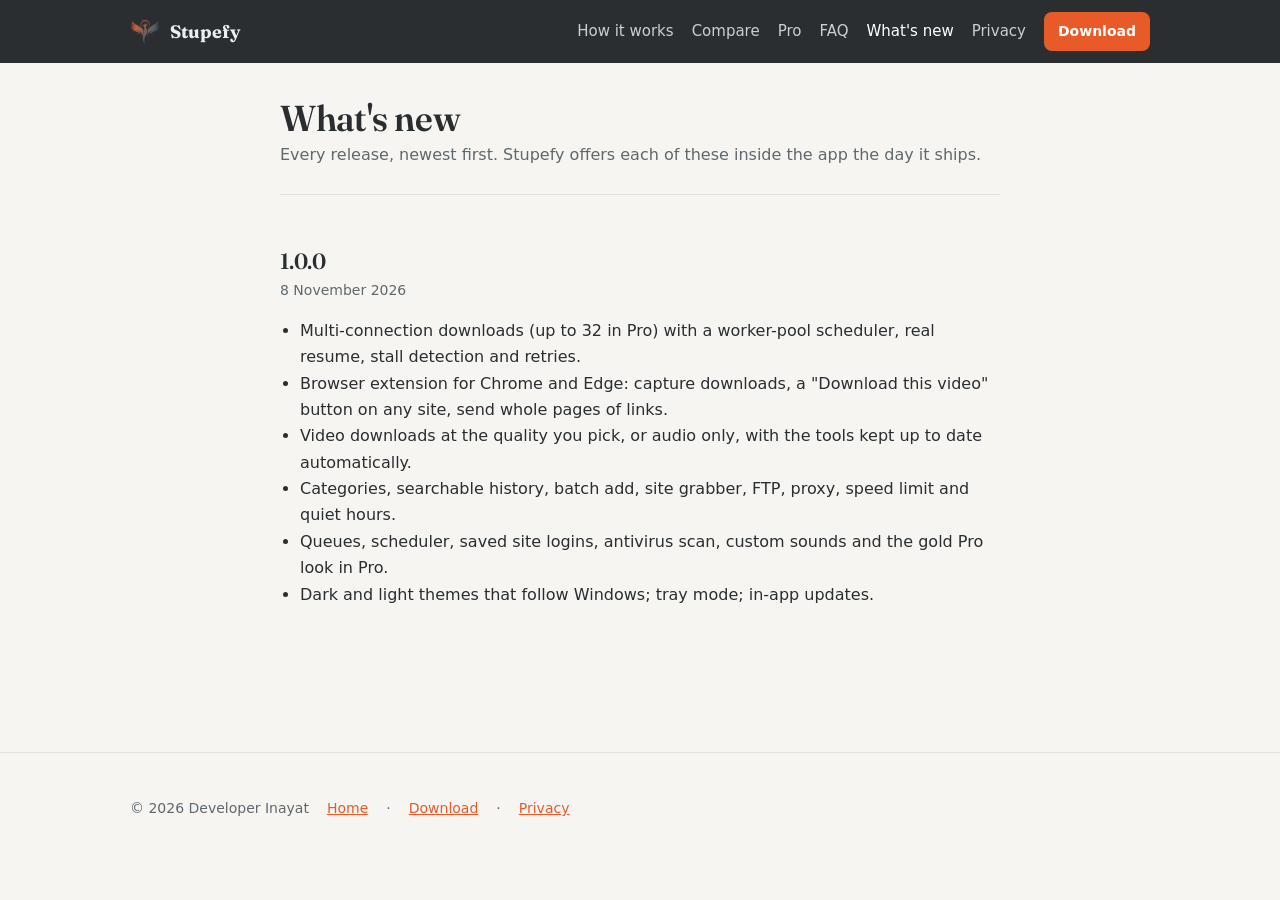
==== site/changelog.html @ 7908b115 "Release 1.0.0 - Multi-connection downloads (up to 32 in Pro) with a worker-pool scheduler, real resu" ====
<!doctype html>
<html lang="en">
<head>
<meta charset="utf-8">
<meta name="viewport" content="width=device-width, initial-scale=1">
<title>What's new in Stupefy</title>
<meta name="description" content="Release notes for the Stupefy download manager.">
<link rel="icon" href="favicon.ico">
<link rel="preconnect" href="https://fonts.googleapis.com">
<link rel="preconnect" href="https://fonts.gstatic.com" crossorigin>
<link href="https://fonts.googleapis.com/css2?family=Fraunces:ital,opsz,wght@0,9..144,500;0,9..144,600;1,9..144,500&display=swap" rel="stylesheet">
<link rel="stylesheet" href="assets/site.css">
</head>
<body>
<nav class="top">
  <div class="wrap">
    <a class="brand" href="./"><img src="logo-mark.png" alt="">Stupefy</a>
    <a class="link" href="./#how">How it works</a>
    <a class="link" href="./#compare">Compare</a>
    <a class="link" href="./#pro">Pro</a>
    <a class="link" href="./#faq">FAQ</a>
    <a class="link" href="changelog" aria-current="page">What's new</a>
    <a class="link" href="privacy">Privacy</a>
    <a class="cta" href="download">Download</a>
  </div>
</nav>

<main class="page">
  <h1>What's new</h1>
  <p class="date">Every release, newest first. Stupefy offers each of these inside the app the day it ships.</p>
  <!-- RELEASES: tools/release/release.ps1 inserts each new release right below this line (and replaces a section with the same id). -->
  <section class="release" id="v1.0.0">
    <h2>1.0.0</h2>
    <p class="when">8 November 2026</p>
    <ul>
      <li>Multi-connection downloads (up to 32 in Pro) with a worker-pool scheduler, real resume, stall detection and retries.</li>
      <li>Browser extension for Chrome and Edge: capture downloads, a &quot;Download this video&quot; button on any site, send whole pages of links.</li>
      <li>Video downloads at the quality you pick, or audio only, with the tools kept up to date automatically.</li>
      <li>Categories, searchable history, batch add, site grabber, FTP, proxy, speed limit and quiet hours.</li>
      <li>Queues, scheduler, saved site logins, antivirus scan, custom sounds and the gold Pro look in Pro.</li>
      <li>Dark and light themes that follow Windows; tray mode; in-app updates.</li>
    </ul>
  </section>
</main>

<footer>
  <div class="wrap">
    <span>© 2026 Developer Inayat</span>
    <a href="./">Home</a> · <a href="download">Download</a> · <a href="privacy">Privacy</a>
  </div>
</footer>
</body>
</html>
---- site/assets/site.css ----
/* Stupefy website. Colours come from the logo: charcoal #2A2E30, wing-tip orange #F46530 (deepened to #E85B28 on
   light backgrounds for contrast), slate #7FA8C0, halo copper #C06342 (see tools/branding). Headings are set in
   Fraunces (Google Fonts) so the page doesn't read like every other system-font template; body text stays the
   Windows UI font the app itself uses. Plain CSS, no build step: the folder deploys to Vercel as it is. */
:root {
  --bg: #f6f5f2; --card: #fff; --text: #2a2e30; --muted: #5f686d; --accent: #e85b28; --accent-dark: #c94a1c;
  --accent-soft: rgba(232, 91, 40, .16); --border: #e3e1dc; --hero: #2a2e30; --hero-text: #eceeef; --hero-muted: #c9cfd3;
  --slate: #4a7c96; --copper: #c06342; --code: rgba(127,127,127,.14); --ok: #2e9e6a; --no: #b4494a; --gold: #bf8a12;
}
@media (prefers-color-scheme: dark) {
  :root { --bg: #1f2224; --card: #2a2e30; --text: #eceeef; --muted: #a3acb1; --accent: #f46530; --accent-dark: #f98457;
          --accent-soft: rgba(244, 101, 48, .22); --border: #3a4044; --slate: #7fa8c0; --copper: #dd8a5a; --ok: #3dba82; --no: #f0665e; --gold: #e6b04a; }
}
* { box-sizing: border-box; }
html { scroll-behavior: smooth; }
body { margin: 0; background: var(--bg); color: var(--text); font: 16px/1.65 "Segoe UI Variable Text", "Segoe UI", system-ui, sans-serif; -webkit-font-smoothing: antialiased; }
a { color: var(--accent); }
img { max-width: 100%; height: auto; }
code { background: var(--code); padding: 1px 6px; border-radius: 4px; font-size: 14px; }
pre { background: var(--card); border: 1px solid var(--border); border-radius: 10px; padding: 12px 16px; overflow: auto; }
pre code { background: none; padding: 0; }
.wrap { max-width: 1060px; margin: 0 auto; padding: 0 20px; }
h1, h2, h3, .display { font-family: Fraunces, Georgia, "Times New Roman", serif; font-variation-settings: "opsz" 72; letter-spacing: -.01em; }
h1 { font-size: 46px; line-height: 1.08; margin: 0 0 18px; font-weight: 600; }
h2 { font-size: 32px; line-height: 1.15; margin: 0 0 10px; font-weight: 600; }
h3 { font-size: 19px; margin: 0 0 6px; font-weight: 600; }
.kicker { color: var(--accent); font-size: 13px; font-weight: 700; letter-spacing: .08em; text-transform: uppercase; margin: 0 0 8px; }
.sub { color: var(--muted); font-size: 17px; margin: 0 0 26px; max-width: 640px; }
/* A highlighter stroke under a phrase, the way you'd mark it on paper. */
.mark { background: linear-gradient(transparent 62%, var(--accent-soft) 62%); padding: 0 .1em; }

/* Nav */
nav.top { background: var(--hero); color: var(--hero-text); position: sticky; top: 0; z-index: 10; }
nav.top .wrap { display: flex; align-items: center; gap: 18px; padding: 12px 20px; flex-wrap: wrap; }
nav.top .brand { display: flex; align-items: center; gap: 10px; color: var(--hero-text); text-decoration: none; font-weight: 700; font-size: 18px; margin-right: auto; font-family: Fraunces, Georgia, serif; }
nav.top .brand img { width: 30px; height: 30px; border-radius: 7px; }
nav.top a.link { color: var(--hero-muted); text-decoration: none; font-size: 15px; }
nav.top a.link:hover, nav.top a.link[aria-current] { color: #fff; }
nav.top a.cta { background: var(--accent); color: #fff; text-decoration: none; padding: 8px 14px; border-radius: 8px; font-weight: 600; font-size: 14px; }

/* Hero */
header.hero { background: var(--hero); color: var(--hero-text); padding: 56px 0 64px; position: relative; overflow: hidden; }
header.hero::before { content: ""; position: absolute; right: -10%; top: -30%; width: 60%; height: 160%;
  background: radial-gradient(closest-side, rgba(244,101,48,.28), transparent 70%); pointer-events: none; }
.hero .wrap { display: grid; grid-template-columns: minmax(0, 1fr); gap: 32px; align-items: center; position: relative; }
@media (min-width: 880px) { .hero .wrap { grid-template-columns: minmax(0, 1.05fr) minmax(0, 1fr); } }
.hero .lead { font-size: 19px; color: var(--hero-muted); margin: 0 0 26px; max-width: 540px; }
.hero .lead strong { color: #fff; font-weight: 600; }
.cta-row { display: flex; flex-wrap: wrap; gap: 12px; align-items: center; }
.btn { display: inline-block; padding: 13px 22px; border-radius: 10px; font-weight: 600; text-decoration: none; border: 1px solid transparent; font-size: 16px; }
.btn.primary { background: var(--accent); color: #fff; } .btn.primary:hover { background: var(--accent-dark); }
.btn.secondary { background: transparent; color: var(--hero-text); border-color: #5a6166; }
.btn.outline { background: transparent; color: var(--text); border-color: var(--border); }
.fine { color: var(--hero-muted); font-size: 13px; margin-top: 12px; }
.fine code { background: rgba(255,255,255,.12); color: #fff; }
.hero img.shot { width: 100%; border-radius: 12px; box-shadow: 0 24px 60px rgba(0,0,0,.5), 0 0 0 1px rgba(255,255,255,.06); }
.hero .caption { font-size: 12px; color: var(--hero-muted); margin: 10px 2px 0; text-align: right; font-style: italic; font-family: Fraunces, Georgia, serif; }

/* Sections */
section { padding: 64px 0 8px; }
section.tight { padding-top: 32px; }
.grid { display: grid; grid-template-columns: minmax(0, 1fr); gap: 16px; }
@media (min-width: 700px) { .grid { grid-template-columns: repeat(2, minmax(0, 1fr)); } }
@media (min-width: 980px) { .grid.three { grid-template-columns: repeat(3, minmax(0, 1fr)); } }
.card { background: var(--card); border: 1px solid var(--border); border-radius: 14px; padding: 22px 24px; }
.card p { margin: 0; color: var(--muted); }
.card .meta { font-size: 13px; color: var(--muted); margin: 8px 0 14px; }
.card .btn { margin-top: 6px; }

/* How it works */
.steps { display: grid; grid-template-columns: minmax(0, 1fr); gap: 16px; counter-reset: step; }
@media (min-width: 760px) { .steps { grid-template-columns: repeat(2, minmax(0, 1fr)); } }
@media (min-width: 1000px) { .steps { grid-template-columns: repeat(4, minmax(0, 1fr)); } }
.step { background: var(--card); border: 1px solid var(--border); border-radius: 14px; padding: 22px 22px 20px; position: relative; }
.step .num { display: inline-flex; width: 32px; height: 32px; border-radius: 50%; background: var(--accent); color: #fff; font-weight: 700;
  align-items: center; justify-content: center; font-size: 14px; margin-bottom: 14px; font-family: Fraunces, Georgia, serif; }
.step h3 { font-size: 18px; }
.step p { margin: 0; color: var(--muted); font-size: 15px; }
.step svg { position: absolute; right: 18px; top: 18px; width: 30px; height: 30px; color: var(--slate); opacity: .9; }
/* The app's segmented progress strip, drawn in CSS: eight segments, each filling from its own offset at its own pace. */
.segbar { display: grid; grid-template-columns: repeat(8, minmax(0, 1fr)); gap: 3px; height: 14px; margin: 26px 0 8px; }
.segbar span { background: var(--border); border-radius: 4px; position: relative; overflow: hidden; }
.segbar span::after { content: ""; position: absolute; inset: 0; width: 0; background: var(--accent); border-radius: 4px; animation: fill 6s ease-in-out infinite; animation-delay: var(--d, 0s); }
.segbar span:nth-child(3n)::after { background: var(--slate); }
@keyframes fill { 0% { width: 0; } 70% { width: 100%; } 85% { width: 100%; } 100% { width: 0; } }
.segcap { font-size: 13px; color: var(--muted); margin: 0 0 6px; }
@media (prefers-reduced-motion: reduce) { .segbar span::after { animation: none; width: 100%; } }

/* Compare */
.table-wrap { overflow-x: auto; border: 1px solid var(--border); border-radius: 14px; background: var(--card); }
table.compare { border-collapse: collapse; width: 100%; min-width: 760px; font-size: 15px; }
table.compare th, table.compare td { padding: 12px 14px; border-bottom: 1px solid var(--border); text-align: left; vertical-align: top; }
table.compare thead th { font-weight: 600; background: var(--bg); position: sticky; top: 0; }
table.compare th:first-child, table.compare td:first-child { position: sticky; left: 0; background: var(--card); min-width: 190px; font-weight: 600; }
table.compare thead th:first-child { background: var(--bg); }
table.compare tr:last-child td { border-bottom: 0; }
table.compare td.us { background: var(--accent-soft); }
.yes { color: var(--ok); font-weight: 700; } .no { color: var(--no); font-weight: 700; } .part { color: var(--copper); font-weight: 700; }
.compare-note { font-size: 13px; color: var(--muted); margin: 12px 2px 0; }

/* Screenshots */
.shots { display: grid; grid-template-columns: minmax(0, 1fr); gap: 16px; }
@media (min-width: 700px) { .shots { grid-template-columns: repeat(2, minmax(0, 1fr)); } }
.shots figure { margin: 0; background: var(--card); border: 1px solid var(--border); border-radius: 14px; padding: 10px; }
.shots img { width: 100%; border-radius: 8px; display: block; }
.shots figcaption { font-size: 13px; color: var(--muted); padding: 10px 4px 2px; }

/* Pricing */
.pricing { display: grid; grid-template-columns: minmax(0, 1fr); gap: 16px; }
@media (min-width: 700px) { .pricing { grid-template-columns: repeat(2, minmax(0, 1fr)); } }
.plan { background: var(--card); border: 1px solid var(--border); border-radius: 14px; padding: 26px; }
.plan.pro { border-color: var(--gold); box-shadow: 0 0 0 4px color-mix(in srgb, var(--gold) 14%, transparent); }
.plan h3 { font-size: 22px; }
.price { font-size: 40px; font-weight: 600; margin: 6px 0 14px; font-family: Fraunces, Georgia, serif; }
.price small { font-size: 14px; color: var(--muted); font-weight: 400; font-family: inherit; }
.plan ul { padding-left: 20px; margin: 0 0 18px; color: var(--muted); } .plan li { margin: 5px 0; }
.badge { display: inline-block; background: var(--gold); color: #2a2e30; font-size: 11px; font-weight: 700; padding: 2px 7px; border-radius: 4px; vertical-align: middle; margin-left: 8px; letter-spacing: .04em; }
.why-price { margin-top: 18px; }

/* FAQ */
.faq details { background: var(--card); border: 1px solid var(--border); border-radius: 12px; padding: 14px 20px; margin-bottom: 10px; }
.faq summary { cursor: pointer; font-weight: 600; list-style: none; display: flex; justify-content: space-between; gap: 16px; align-items: center; }
.faq summary::-webkit-details-marker { display: none; }
.faq summary::after { content: "+"; color: var(--accent); font-size: 22px; line-height: 1; font-weight: 400; flex: none; transition: transform .2s; }
.faq details[open] summary::after { transform: rotate(45deg); }
.faq details p { color: var(--muted); margin: 10px 0 2px; }

/* The maker's note */
.note { background: var(--card); border: 1px solid var(--border); border-left: 4px solid var(--accent); border-radius: 14px; padding: 26px 28px; max-width: 760px; }
.note p { margin: 0 0 12px; }
.note .sig { font-family: Fraunces, Georgia, serif; font-style: italic; font-size: 20px; margin-top: 16px; }
.note .sig small { display: block; font-style: normal; font-family: inherit; font-size: 13px; color: var(--muted); margin-top: 2px; }

/* Text pages */
main.page { max-width: 760px; margin: 0 auto; padding: 36px 20px 64px; }
main.page h1 { font-size: 36px; margin: 0 0 4px; }
main.page .date { color: var(--muted); margin: 0 0 24px; }
main.page h2 { font-size: 22px; margin: 32px 0 8px; }
main.page ul { padding-left: 20px; }
.release { border-top: 1px solid var(--border); padding-top: 22px; margin-top: 26px; }
.release h2 { margin-top: 0; }
.release .when { color: var(--muted); font-size: 14px; margin: -4px 0 10px; }
ol.steps-list { padding-left: 22px; } ol.steps-list li { margin: 6px 0; }
.hash { font-family: Consolas, "Cascadia Mono", monospace; font-size: 12px; word-break: break-all; color: var(--muted); }
.callout { background: var(--card); border-left: 4px solid var(--slate); border-radius: 8px; padding: 10px 14px; color: var(--muted); font-size: 14px; }

footer { padding: 44px 0 60px; color: var(--muted); font-size: 14px; border-top: 1px solid var(--border); margin-top: 56px; }
footer .wrap { display: flex; flex-wrap: wrap; gap: 8px 18px; align-items: center; }
footer a { color: var(--accent); }
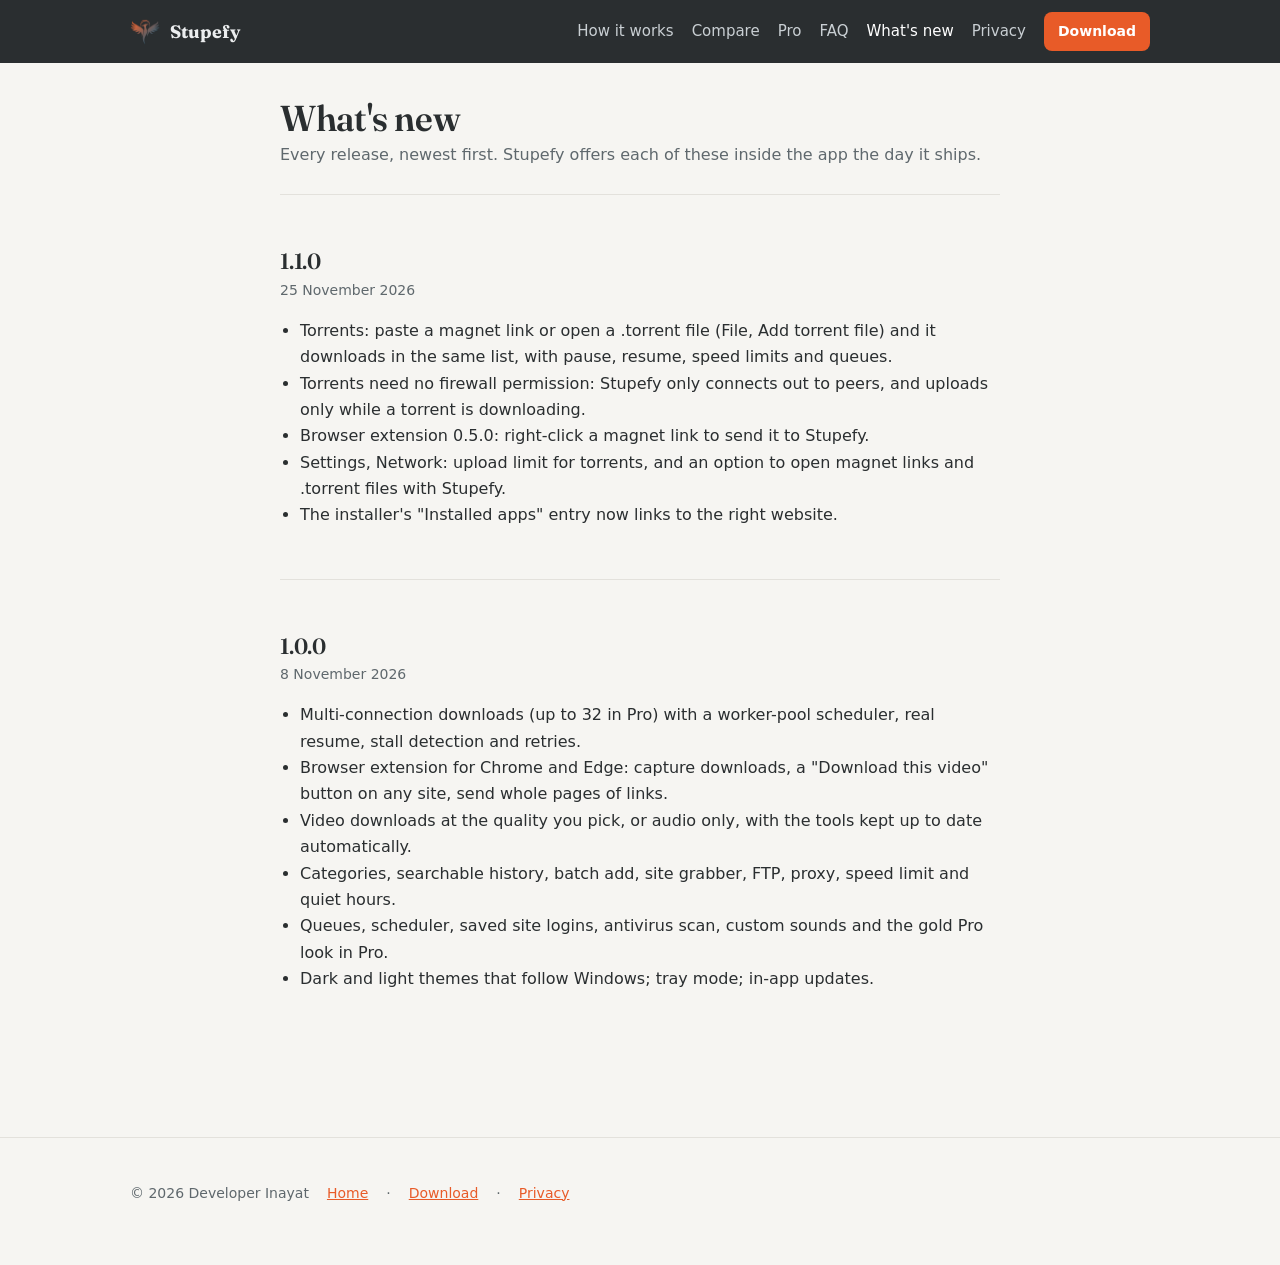
==== commit c8b74ef9: "Release 1.1.0 - Torrents: paste a magnet link or open a .torrent file (File, Add torrent file) and i" ====
--- a/site/changelog.html
+++ b/site/changelog.html
@@ -1,53 +1,64 @@
-<!doctype html>
-<html lang="en">
-<head>
-<meta charset="utf-8">
-<meta name="viewport" content="width=device-width, initial-scale=1">
-<title>What's new in Stupefy</title>
-<meta name="description" content="Release notes for the Stupefy download manager.">
-<link rel="icon" href="favicon.ico">
-<link rel="preconnect" href="https://fonts.googleapis.com">
-<link rel="preconnect" href="https://fonts.gstatic.com" crossorigin>
-<link href="https://fonts.googleapis.com/css2?family=Fraunces:ital,opsz,wght@0,9..144,500;0,9..144,600;1,9..144,500&display=swap" rel="stylesheet">
-<link rel="stylesheet" href="assets/site.css">
-</head>
-<body>
-<nav class="top">
-  <div class="wrap">
-    <a class="brand" href="./"><img src="logo-mark.png" alt="">Stupefy</a>
-    <a class="link" href="./#how">How it works</a>
-    <a class="link" href="./#compare">Compare</a>
-    <a class="link" href="./#pro">Pro</a>
-    <a class="link" href="./#faq">FAQ</a>
-    <a class="link" href="changelog" aria-current="page">What's new</a>
-    <a class="link" href="privacy">Privacy</a>
-    <a class="cta" href="download">Download</a>
-  </div>
-</nav>
-
-<main class="page">
-  <h1>What's new</h1>
-  <p class="date">Every release, newest first. Stupefy offers each of these inside the app the day it ships.</p>
-  <!-- RELEASES: tools/release/release.ps1 inserts each new release right below this line (and replaces a section with the same id). -->
-  <section class="release" id="v1.0.0">
-    <h2>1.0.0</h2>
-    <p class="when">8 November 2026</p>
+<!doctype html>
+<html lang="en">
+<head>
+<meta charset="utf-8">
+<meta name="viewport" content="width=device-width, initial-scale=1">
+<title>What's new in Stupefy</title>
+<meta name="description" content="Release notes for the Stupefy download manager.">
+<link rel="icon" href="favicon.ico">
+<link rel="preconnect" href="https://fonts.googleapis.com">
+<link rel="preconnect" href="https://fonts.gstatic.com" crossorigin>
+<link href="https://fonts.googleapis.com/css2?family=Fraunces:ital,opsz,wght@0,9..144,500;0,9..144,600;1,9..144,500&display=swap" rel="stylesheet">
+<link rel="stylesheet" href="assets/site.css">
+</head>
+<body>
+<nav class="top">
+  <div class="wrap">
+    <a class="brand" href="./"><img src="logo-mark.png" alt="">Stupefy</a>
+    <a class="link" href="./#how">How it works</a>
+    <a class="link" href="./#compare">Compare</a>
+    <a class="link" href="./#pro">Pro</a>
+    <a class="link" href="./#faq">FAQ</a>
+    <a class="link" href="changelog" aria-current="page">What's new</a>
+    <a class="link" href="privacy">Privacy</a>
+    <a class="cta" href="download">Download</a>
+  </div>
+</nav>
+
+<main class="page">
+  <h1>What's new</h1>
+  <p class="date">Every release, newest first. Stupefy offers each of these inside the app the day it ships.</p>
+  <!-- RELEASES: tools/release/release.ps1 inserts each new release right below this line (and replaces a section with the same id). -->
+  <section class="release" id="v1.1.0">
+    <h2>1.1.0</h2>
+    <p class="when">25 November 2026</p>
     <ul>
-      <li>Multi-connection downloads (up to 32 in Pro) with a worker-pool scheduler, real resume, stall detection and retries.</li>
-      <li>Browser extension for Chrome and Edge: capture downloads, a &quot;Download this video&quot; button on any site, send whole pages of links.</li>
-      <li>Video downloads at the quality you pick, or audio only, with the tools kept up to date automatically.</li>
-      <li>Categories, searchable history, batch add, site grabber, FTP, proxy, speed limit and quiet hours.</li>
-      <li>Queues, scheduler, saved site logins, antivirus scan, custom sounds and the gold Pro look in Pro.</li>
-      <li>Dark and light themes that follow Windows; tray mode; in-app updates.</li>
+      <li>Torrents: paste a magnet link or open a .torrent file (File, Add torrent file) and it downloads in the same list, with pause, resume, speed limits and queues.</li>
+      <li>Torrents need no firewall permission: Stupefy only connects out to peers, and uploads only while a torrent is downloading.</li>
+      <li>Browser extension 0.5.0: right-click a magnet link to send it to Stupefy.</li>
+      <li>Settings, Network: upload limit for torrents, and an option to open magnet links and .torrent files with Stupefy.</li>
+      <li>The installer&#39;s &quot;Installed apps&quot; entry now links to the right website.</li>
     </ul>
   </section>
-</main>
-
-<footer>
-  <div class="wrap">
-    <span>© 2026 Developer Inayat</span>
-    <a href="./">Home</a> · <a href="download">Download</a> · <a href="privacy">Privacy</a>
-  </div>
-</footer>
-</body>
-</html>
+  <section class="release" id="v1.0.0">
+    <h2>1.0.0</h2>
+    <p class="when">8 November 2026</p>
+    <ul>
+      <li>Multi-connection downloads (up to 32 in Pro) with a worker-pool scheduler, real resume, stall detection and retries.</li>
+      <li>Browser extension for Chrome and Edge: capture downloads, a &quot;Download this video&quot; button on any site, send whole pages of links.</li>
+      <li>Video downloads at the quality you pick, or audio only, with the tools kept up to date automatically.</li>
+      <li>Categories, searchable history, batch add, site grabber, FTP, proxy, speed limit and quiet hours.</li>
+      <li>Queues, scheduler, saved site logins, antivirus scan, custom sounds and the gold Pro look in Pro.</li>
+      <li>Dark and light themes that follow Windows; tray mode; in-app updates.</li>
+    </ul>
+  </section>
+</main>
+
+<footer>
+  <div class="wrap">
+    <span>© 2026 Developer Inayat</span>
+    <a href="./">Home</a> · <a href="download">Download</a> · <a href="privacy">Privacy</a>
+  </div>
+</footer>
+</body>
+</html>
